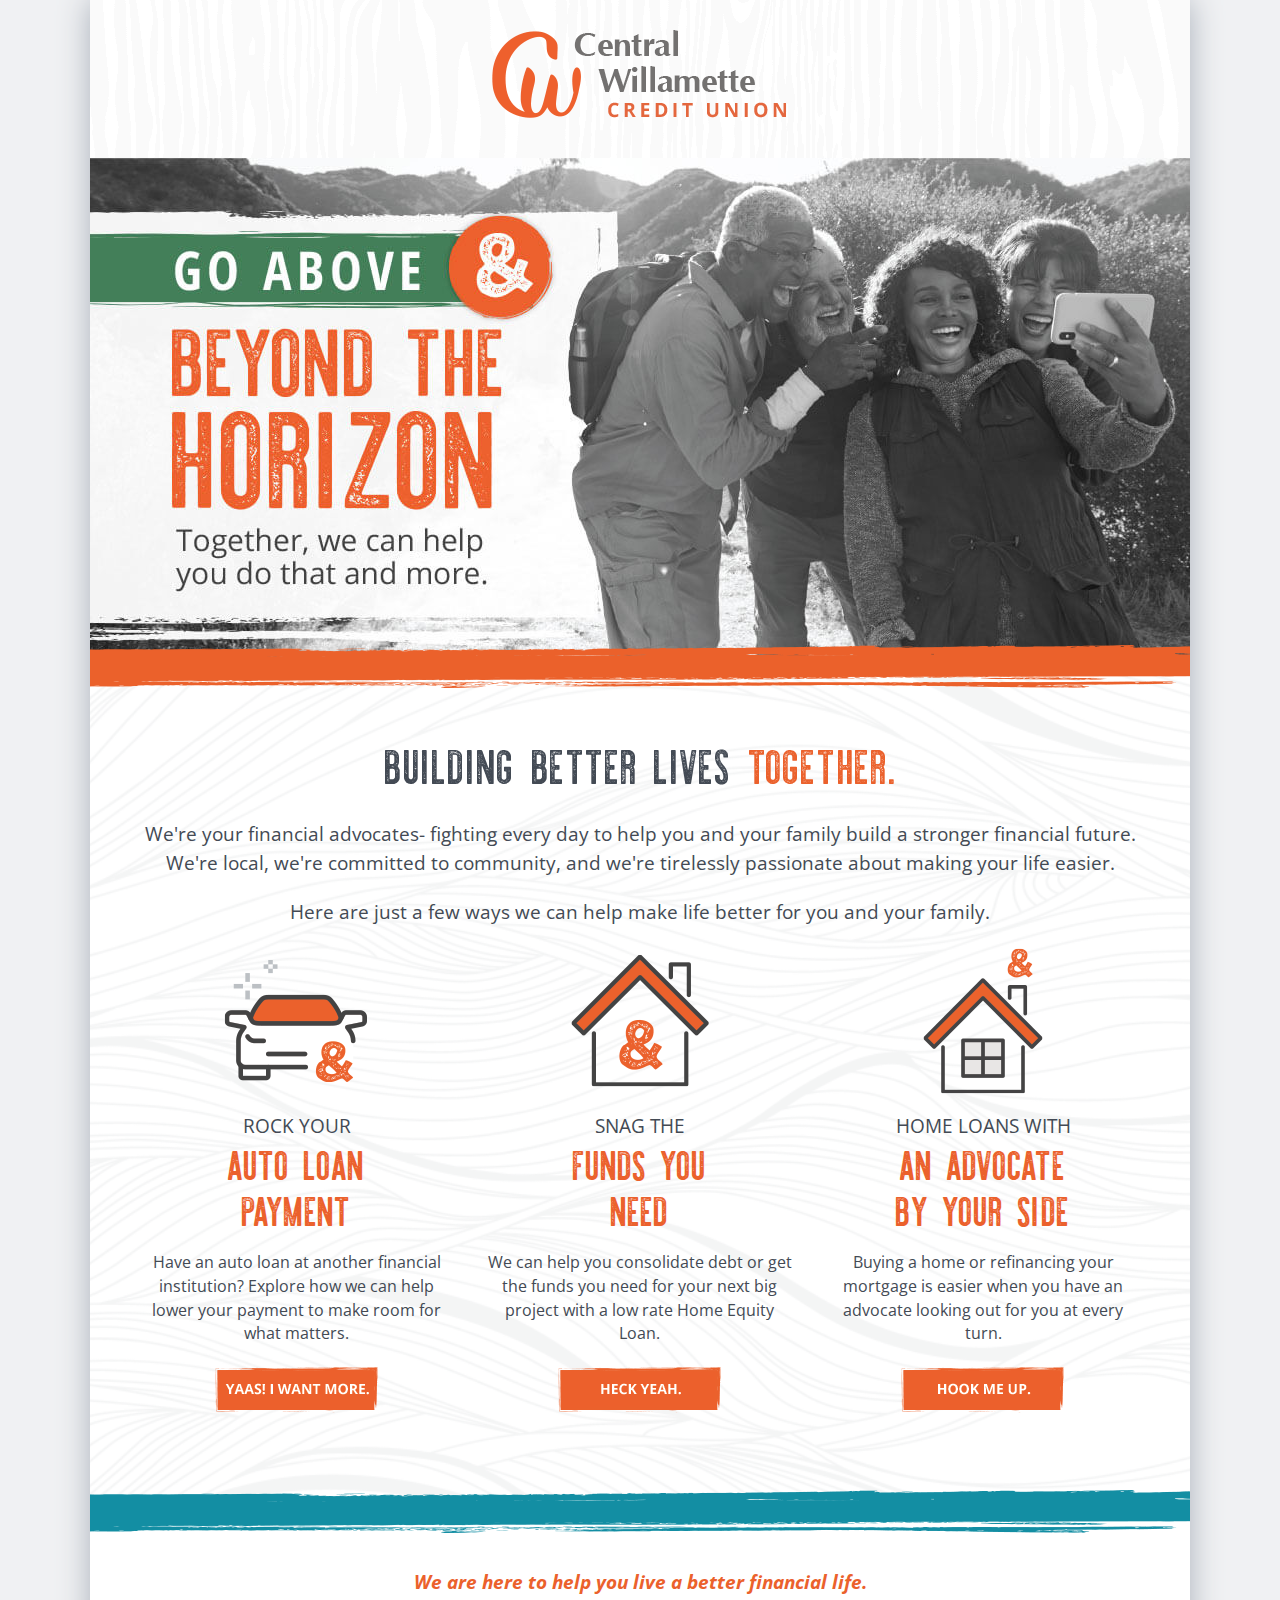
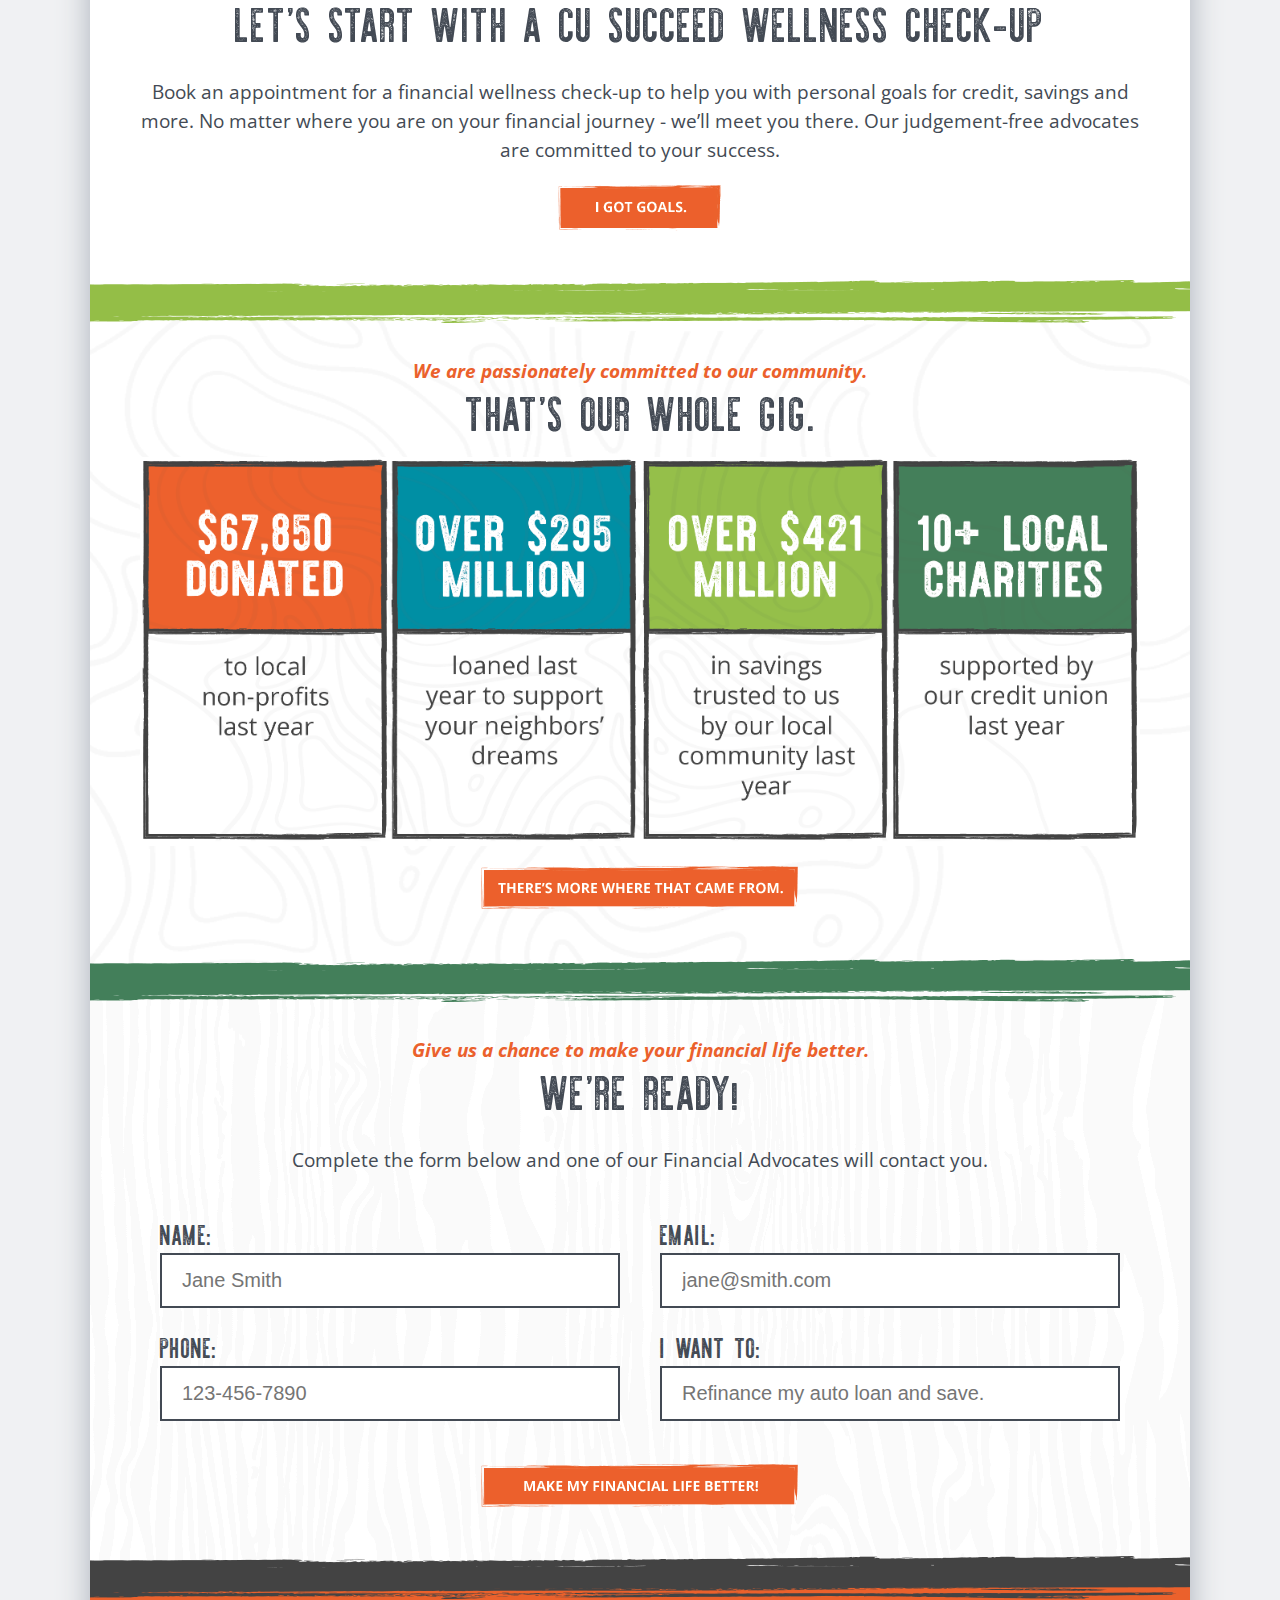
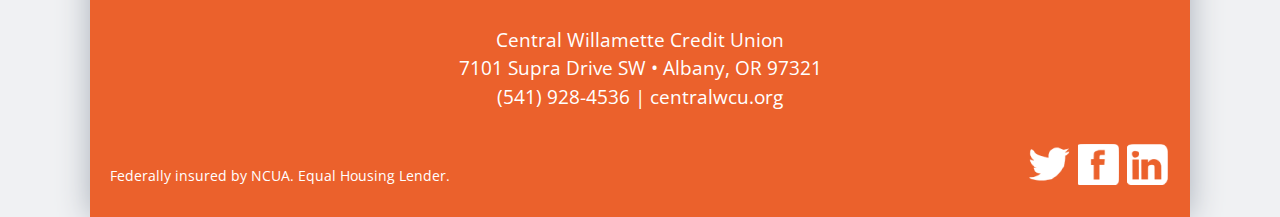
==== index.html @ 3d9fc027 "Initial commit." ====
<!doctype html>
<html lang="en-US" class="no-js">
<head>
	<meta charset="utf-8">
	<title>Better Lives Together | Central Willamette Credit Union</title>

	<meta http-equiv="X-UA-Compatible" content="IE=edge" />
	<meta name="viewport" content="width=device-width, initial-scale=1">
	<link rel="stylesheet" href="css/main.css?v=7">
	<script src="js/head.js"></script>
</head>
<body>
	<main class="container wrap">
		
		<header class="bg-woodgrain">
			<a href="https://www.lcfcu.org/" target="_blank"><img src="img/logo.png?v=1" ></a>
		</header>

		<div class="masthead">
			<img src="img/masthead.jpg" />
		</div>
		
		<div class="content bg-waves border orange">

			<div class="text-center">
				<h2>Building better lives <span>together.</span></h2>
				<p>We're your financial advocates- fighting every day to help you and your family build a stronger financial future. We're local, we're committed to community, and we're tirelessly passionate about making your life easier.</p>
				<p>Here are just a few ways we can help make life better for you and your family.</p>
			</div>

			<div class="icon-columns">
				<div class="column">
					<div class="icon">
						<img src="img/icon-car.png" />
					</div>
					<h4>Rock your</h4>
					<h3>Auto loan <span>payment</span></h3>
					<p>Have an auto loan at another financial institution? Explore how we can help lower your payment to make room for what matters.</p>
					<p><img src="img/button-yaas.png" ></p>
				</div>
				<div class="column">
					<div class="icon">
						<img src="img/icon-house.png" />
					</div>
					<h4>Snag the</h4>
					<h3>Funds you <span>need</span></h3>
					<p>We can help you consolidate debt or get the funds you need for your next big project with a low rate Home Equity Loan.</p>
					<p><img src="img/button-heck-yeah.png" ></p>
				</div>
				<div class="column">
					<div class="icon">
						<img src="img/icon-house-chimney.png" />
					</div>
					<h4>Home Loans with</h4>
					<h3>An advocate <span>by your side</span></h3>
					<p>Buying a home or refinancing your mortgage is easier when you have an advocate looking out for you at every turn. </p>
					<p><img src="img/button-hookup.png" ></p>
				</div>
			</div>

		</div>
		
		<div class="content border teal">

			<div class="text-center">
				<h5>We are here to help you live a better financial life.</h5>
				<h2>LET’S START WITH A CU SUCCEED WELLNESS CHECK-UP</h2>
				<p>Book an appointment for a financial wellness check-up to help you with personal goals for credit, savings and more.  No matter where you are on your financial journey - we’ll meet you there.  Our judgement-free advocates are committed to your success.</p>
				<p><img src="img/button-goals.png" ></p>
			</div>

		</div>
		
		<div class="content border lime bg-topography">

			<div class="text-center"> 

				<h5>We are passionately committed to our community.</h5>
				<h2>That’s our whole gig.</h2>
				
				<div class="boxes">
					<div class="box">
						<img src="img/box1.png" />
					</div>
					<div class="box">
						<img src="img/box2.png" />
					</div>
					<div class="box">
						<img src="img/box3.png" />
					</div>
					<div class="box">
						<img src="img/box4.png" />
					</div>
				</div>

				<p><img src="img/button-more.png" ></p>
			</div>

		</div>
			
		<div class="content border forest bg-woodgrain">

			<div class="text-center"> 

				<h5>Give us a chance to make your financial life better.</h5>
				<h2>We’re ready!</h2>
				<p>Complete the form below and one of our Financial Advocates will contact you.</p>

			</div>
			<form id="contact" name="contact" class="">
				<strong><div class="error text-red"></div></strong>
				<div class="group text-left">
					<div class="half">
						<p><label>Name:</label>
							<input type="text" name="name" placeholder="Jane Smith" /></p>
						<p><label>Phone:</label>
							<input type="text" name="phone" placeholder="123-456-7890" /></p>
					</div>
					<div class="half">
						<p><label>Email:</label>
							<input type="text" name="email" placeholder="jane@smith.com" /></p>
						<p><label>I want to:</label>
							<input type="text" name="account" placeholder="Refinance my auto loan and save." /></p>
					</div>
				</div>
				<p class="text-center"><input type="image" src="img/button-form-submit.png" /></p>
			</form>

		</div>

		<div class="footer-bar text-center border grey">
			<div class="footer-content">
				Central Willamette Credit Union<br>
				7101 Supra Drive SW • Albany, OR 97321<br>
				<a href="tel:5419284536">(541) 928-4536</a> | <a href="https://centralwcu.org">centralwcu.org</a>
			</div>
			<div class="footer-columns">
				<div class="footer-column">
					Federally insured by NCUA. Equal Housing Lender.
				</div>
				<div class="footer-column">
					<a href="" target="_blank"><img src="img/social-twitter.png"></a>
					<a href="" target="_blank"><img src="img/social-facebook.png"></a>
					<a href="" target="_blank"><img src="img/social-linkedin.png"></a>
				</div>
			</div>
		</div>

	</main>

<script src="//ajax.googleapis.com/ajax/libs/jquery/1.11.2/jquery.min.js?v=4"></script>
<script src="js/main.js?v=0"></script>

<!-- Global site tag (gtag.js) - Google Analytics -->
<script async src="https://www.googletagmanager.com/gtag/js?id=G-XEPBX27JQV"></script>
<script>
window.dataLayer = window.dataLayer || [];
function gtag(){dataLayer.push(arguments);}
gtag('js', new Date());

gtag('config', 'G-XEPBX27JQV');
</script>

</body>
</html>
---- css/main.css ----
@import"https://fonts.googleapis.com/css2?family=Bebas+Neue&family=Open+Sans:ital,wght@0,400;0,700;1,400;1,700&display=swap";html,body,div,span,applet,object,iframe,h1,h2,h3,h4,h5,h6,p,blockquote,pre,a,abbr,acronym,address,big,cite,code,del,dfn,em,font,img,ins,kbd,q,s,samp,small,strike,strong,sub,sup,tt,var,dl,dt,dd,ol,ul,li,fieldset,form,label,legend,table,caption,tbody,tfoot,thead,tr,th,td{margin:0;padding:0;border:0;outline:0;font-weight:inherit;font-style:inherit;font-size:100%;font-family:inherit;vertical-align:baseline}:focus{outline:0}body{line-height:1;color:#000;background:#fff}ol,ul{list-style:none}table{border-collapse:separate;border-spacing:0}caption,th,td{text-align:left;font-weight:normal}blockquote:before,blockquote:after,q:before,q:after{content:""}blockquote,q{quotes:"" ""}*,:before,:after{box-sizing:border-box}img,video,iframe{max-width:100%}@font-face{font-family:"Holtzman Textured";src:url("fonts/holtzman-textured.eot");src:url("fonts/holtzman-textured.eot?#iefix") format("embedded-opentype"),url("fonts/holtzman-textured.woff2") format("woff2"),url("fonts/holtzman-textured.woff") format("woff"),url("fonts/holtzman-textured.svg#Holtzman-Textured") format("svg");font-weight:normal;font-style:normal;font-display:swap}.clearfix,.group{zoom:1}.clearfix:before,.clearfix:after,.group:before,.group:after{content:"";display:table}.clearfix,.clearfix:before,.clearfix:after,.group,.group:before,.group:after{clear:both}body{font-family:"Open Sans",sans-serif;font-weight:400;font-size:100%;line-height:1.5em;color:#434a54;background-color:#eee}@media only screen and (min-width: 1024px){body{font-size:120%}}a{color:#eb612c;text-decoration:none;cursor:pointer}a:hover{opacity:.9}h1,h2,h3,h4,h5,h6,p{margin:0;padding:10px 0}h1,h2,h3,h4,h5,h6{font-family:"Holtzman Textured",sans-serif;line-height:1.2em}h1{font-family:"Holtzman Textured",sans-serif;font-size:1.7em}h2{font-size:1.5em;text-transform:uppercase}h3{font-size:1.3em;line-height:1.2em}h3.caps{text-transform:uppercase;padding-top:50px}h4{font-size:1.3em;line-height:1.3em;font-family:"Open Sans",sans-serif;font-weight:400}p.large{font-size:1.2em;line-height:1.4em}strong{font-family:"Open Sans",sans-serif;font-weight:700}em{font-family:"Open Sans",sans-serif;font-style:italic;font-weight:400}strong em,em strong{font-family:"Open Sans",sans-serif;font-style:italic;font-weight:700}input[type=text],select,textarea{display:block;width:100%;padding:14px 20px;border:0;font-size:20px;line-height:20px;-webkit-appearance:none;background:#fff;border:2px solid #434a54}input[type=text].amount,select.amount,textarea.amount{background:#fff url("[data-uri]") left center no-repeat;padding:14px 0 14px 30px}input[type=text].percent,select.percent,textarea.percent{background:#fff url("[data-uri]") right center no-repeat}select{background:#fff url([data-uri]) right center no-repeat;padding:16px 20px;width:100%}label{font-family:"Holtzman Textured",sans-serif;text-transform:uppercase;font-size:1.6em;line-height:1.2em}@media only screen and (min-width: 768px){.sixty,.fourty,.quarter,.three-quarter,.third,.half,.thirty,.two-third{float:left}.sixty.right,.fourty.right,.quarter.right,.three-quarter.right,.third.right,.half.right,.thirty.right,.two-third.right{float:right}.sixty{width:58%;margin:0 2%}.quarter{width:25%;padding:0 5px}.three-quarter{width:75%;padding:0 15px}.third{width:33.3%;padding:0 15px}.two-third{width:66.66%;padding:0 15px}.half{width:50%;padding:20px}.thirty{width:28%;margin:0 1%}.fourty{width:38%;margin:0 1%}}.text-center{text-align:center}.text-right{text-align:right}.no-pad-left{padding-left:0}body{background:#f0f1f3}.bg-teal{background:#0f8ea3}.bg-lime{background:#95be48}.bg-forest{background:#447f59}.bg-red{background:#be2126}.bg-grey{background:#434a54}.bg-grey-light{background:rgba(169,176,186,.2)}.text-teal{color:#0f8ea3}.text-lime{color:#95be48}.text-forest{color:#447f59}.text-red{color:#be2126}.text-grey{color:#434a54}.text-grey-light{color:#a9b0ba}.bg-woodgrain{background:url(../img/bg-woodgrain.png) center center no-repeat;background-size:cover}.bg-waves{background:url(../img/bg-waves.png) center center no-repeat;background-size:cover}.bg-topography{background:url(../img/bg-topography.png) center center no-repeat;background-size:cover}.container{box-shadow:0 0 30px #a9b0ba;background:#fff}.wrap{max-width:1100px;margin:0 auto;position:relative;zoom:1}.wrap:before,.wrap:after{content:"";display:table}.wrap,.wrap:before,.wrap:after{clear:both}header{padding:20px;text-align:center}.masthead img{display:block}.border{position:relative}.border:before{position:absolute;display:block;z-index:10;top:-20px;left:0;right:0;height:45px;width:100%;content:""}.border.orange:before{background:url(../img/border-orange.png) center center no-repeat}.border.grey:before{background:url(../img/border-grey.png) center center no-repeat}.border.teal:before{background:url(../img/border-teal.png) center center no-repeat}.border.lime:before{background:url(../img/border-lime.png) center center no-repeat}.border.forest:before{background:url(../img/border-forest.png) center center no-repeat}.content{padding:20px}@media only screen and (min-width: 768px){.content{padding:30px}}@media only screen and (min-width: 1024px){.content{padding:50px}}.content h2{text-transform:uppercase;font-size:2.8em;line-height:1.4em}.content h2 span{color:#eb612c}.content h3{text-transform:uppercase;font-size:1.5em;line-height:1.1em;padding:0}.content h5{color:#eb612c;font-family:"Open Sans",sans-serif;font-style:italic;font-weight:700;margin-bottom:-20px;padding:10px 0 0 0}.content ul{list-style-type:disc;padding:5px 0 5px 25px}.content ul li{padding:5px 0}@media only screen and (min-width: 768px){.icon-columns{display:-ms-flexbox;display:flex;margin-left:-30px;margin-top:10px;margin-bottom:30px}}.icon-columns .column{text-align:center;margin-bottom:20px}@media only screen and (min-width: 768px){.icon-columns .column{-ms-flex:1;flex:1;margin-left:30px;margin-bottom:0}}.icon-columns .column h4{text-transform:uppercase;font-size:1em;padding:10px 0 0}.icon-columns .column h3{text-transform:uppercase;font-size:2.4em;line-height:1em;padding:0 0 10px;color:#eb612c}.icon-columns .column h3 span{display:block}.icon-columns .column p{font-size:.85em;line-height:1.45em}@media only screen and (min-width: 768px){.boxes{display:-ms-flexbox;display:flex;-ms-flex-wrap:wrap;flex-wrap:wrap}.boxes .box{-ms-flex:1;flex:1;-ms-flex-preferred-size:50%;flex-basis:50%}}@media only screen and (min-width: 1024px){.boxes{-ms-flex-wrap:nowrap;flex-wrap:nowrap}.boxes .box{-ms-flex:1;flex:1}}.footer-bar{padding:20px;background:#eb612c;color:#fff}.footer-bar a{color:#fff}.footer-bar .footer-content{padding:20px}@media only screen and (min-width: 768px){.footer-bar .footer-content{padding:30px}}.footer-bar .footer-columns{font-size:.75em;vertical-align:baseline}@media only screen and (min-width: 768px){.footer-bar .footer-columns{display:-ms-flexbox;display:flex}.footer-bar .footer-columns .footer-column{-ms-flex:1;flex:1}.footer-bar .footer-columns .footer-column:first-child{padding-top:20px;text-align:left}.footer-bar .footer-columns .footer-column:nth-child(2){text-align:right}}.disclosure{padding:20px;font-size:.75em;line-height:1.5em;background:#eee;color:#777}
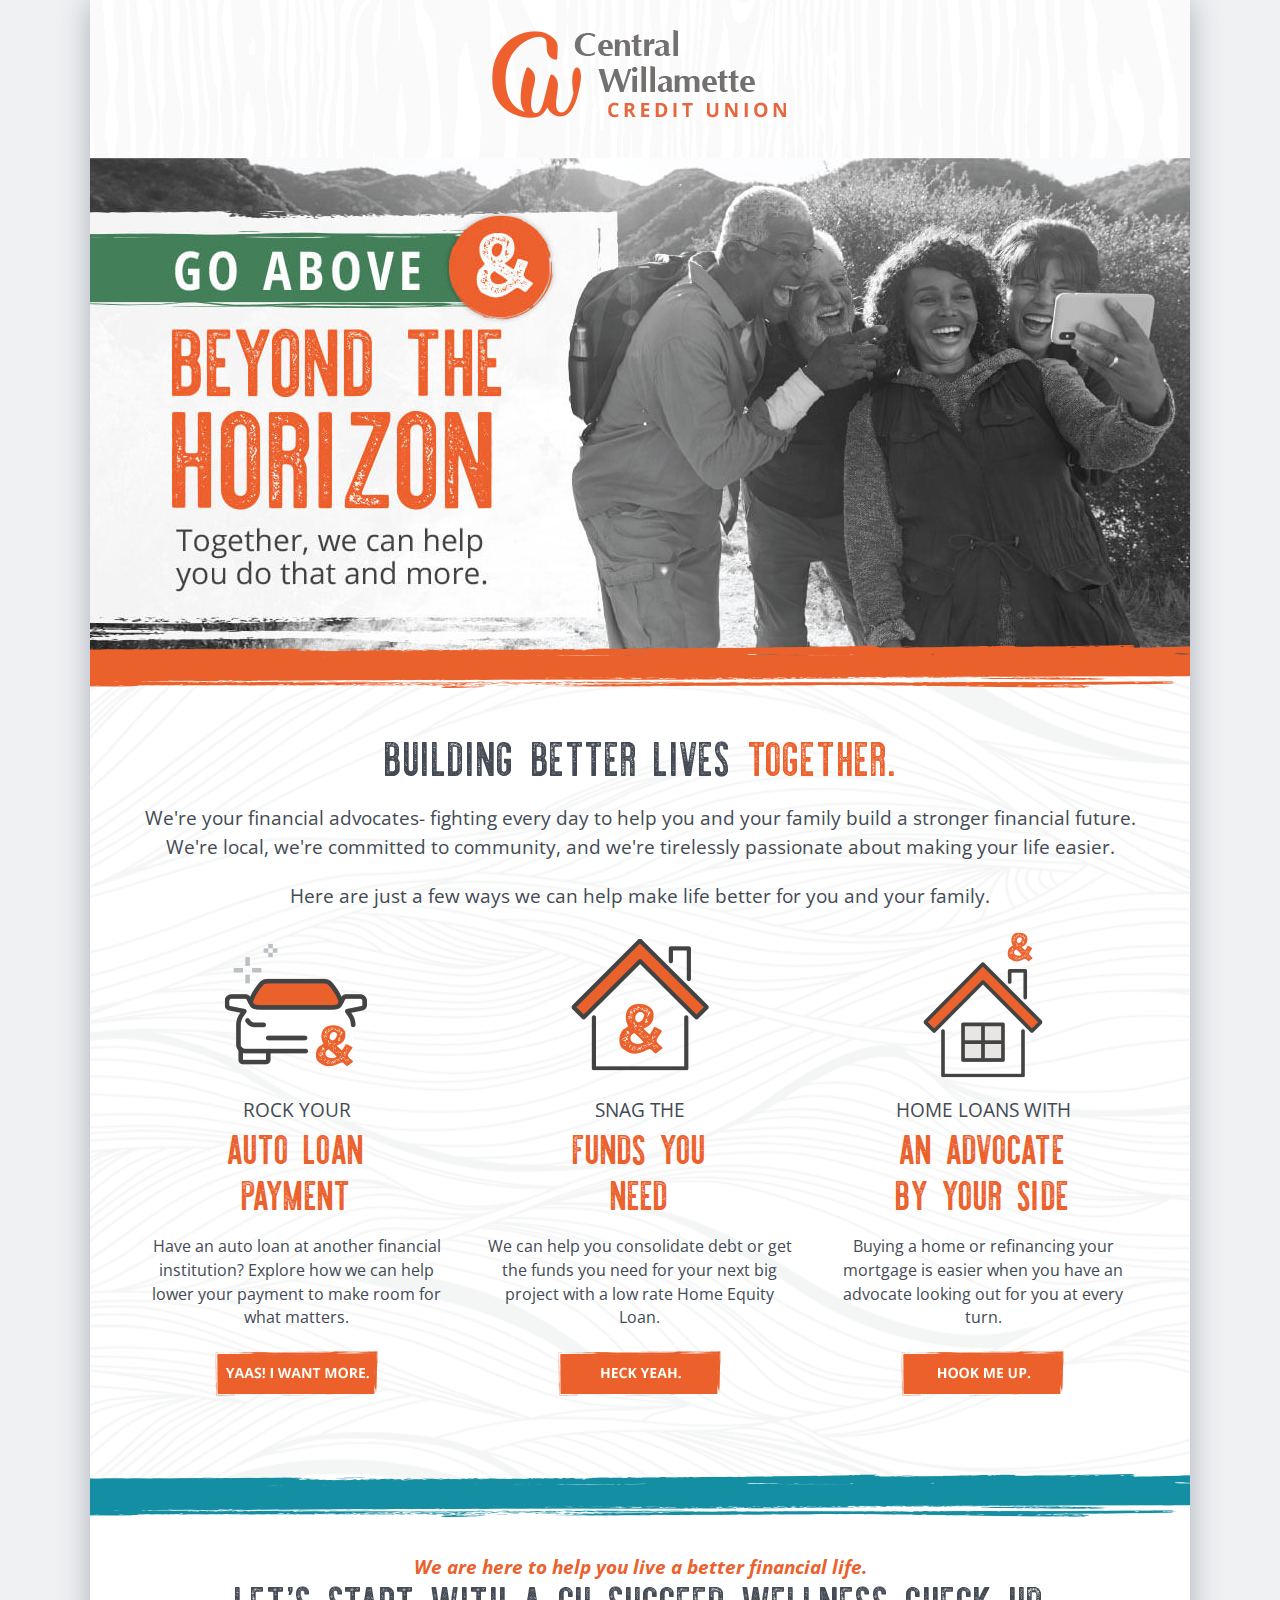
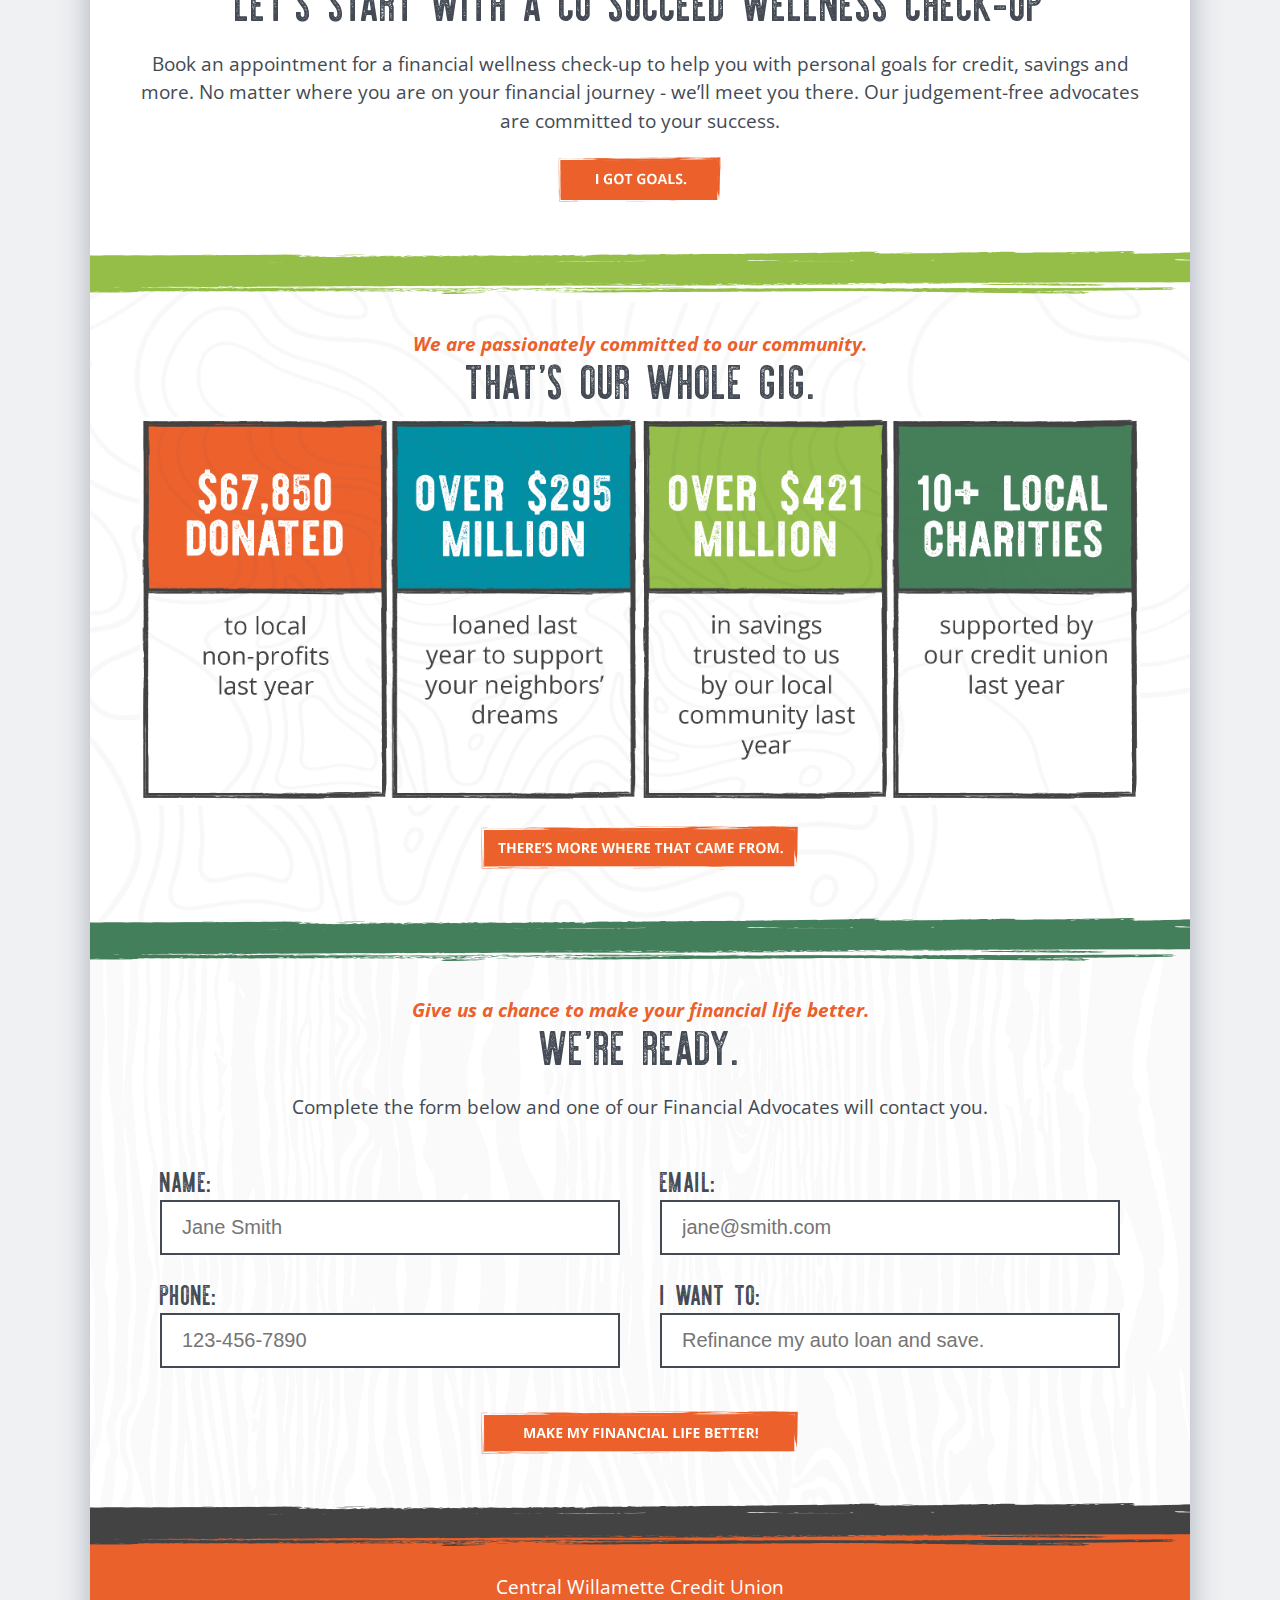
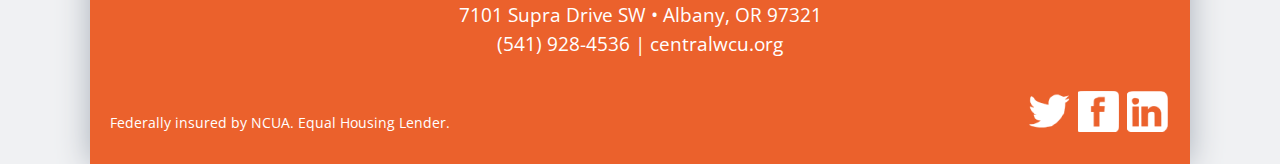
==== commit e6fd3174: "Update some styles, set all links, and break css." ====
--- a/index.html
+++ b/index.html
@@ -6,14 +6,14 @@
 
 	<meta http-equiv="X-UA-Compatible" content="IE=edge" />
 	<meta name="viewport" content="width=device-width, initial-scale=1">
-	<link rel="stylesheet" href="css/main.css?v=7">
+	<link rel="stylesheet" href="css/main.css?v=8">
 	<script src="js/head.js"></script>
 </head>
 <body>
 	<main class="container wrap">
 		
 		<header class="bg-woodgrain">
-			<a href="https://www.lcfcu.org/" target="_blank"><img src="img/logo.png?v=1" ></a>
+			<a href="https://www.centralwcu.org/" target="_blank"><img src="img/logo.png?v=1" ></a>
 		</header>
 
 		<div class="masthead">
@@ -36,7 +36,7 @@
 					<h4>Rock your</h4>
 					<h3>Auto loan <span>payment</span></h3>
 					<p>Have an auto loan at another financial institution? Explore how we can help lower your payment to make room for what matters.</p>
-					<p><img src="img/button-yaas.png" ></p>
+					<p><a href="https://www.centralwcu.org/borrow/vehicle-loans/auto-loans"><img src="img/button-yaas.png" ></a></p>
 				</div>
 				<div class="column">
 					<div class="icon">
@@ -45,7 +45,7 @@
 					<h4>Snag the</h4>
 					<h3>Funds you <span>need</span></h3>
 					<p>We can help you consolidate debt or get the funds you need for your next big project with a low rate Home Equity Loan.</p>
-					<p><img src="img/button-heck-yeah.png" ></p>
+					<p><a href="https://www.centralwcu.org/borrow/home-loans/home-equity-loans"><img src="img/button-heck-yeah.png" ></a></p>
 				</div>
 				<div class="column">
 					<div class="icon">
@@ -54,7 +54,7 @@
 					<h4>Home Loans with</h4>
 					<h3>An advocate <span>by your side</span></h3>
 					<p>Buying a home or refinancing your mortgage is easier when you have an advocate looking out for you at every turn. </p>
-					<p><img src="img/button-hookup.png" ></p>
+					<p><a href="https://www.centralwcu.org/borrow/home-loans/mortgage-loans"><img src="img/button-hookup.png" ></a></p>
 				</div>
 			</div>
 
@@ -66,7 +66,7 @@
 				<h5>We are here to help you live a better financial life.</h5>
 				<h2>LET’S START WITH A CU SUCCEED WELLNESS CHECK-UP</h2>
 				<p>Book an appointment for a financial wellness check-up to help you with personal goals for credit, savings and more.  No matter where you are on your financial journey - we’ll meet you there.  Our judgement-free advocates are committed to your success.</p>
-				<p><img src="img/button-goals.png" ></p>
+				<p><a href="#goals"><img src="img/button-goals.png" ></a></p>
 			</div>
 
 		</div>
@@ -93,17 +93,17 @@
 					</div>
 				</div>
 
-				<p><img src="img/button-more.png" ></p>
+				<p><a href="https://www.centralwcu.org/community/in-the-community"><img src="img/button-more.png" ></a></p>
 			</div>
 
 		</div>
 			
-		<div class="content border forest bg-woodgrain">
+		<div class="content border forest bg-woodgrain" id="goals">
 
 			<div class="text-center"> 
 
 				<h5>Give us a chance to make your financial life better.</h5>
-				<h2>We’re ready!</h2>
+				<h2>We’re ready.</h2>
 				<p>Complete the form below and one of our Financial Advocates will contact you.</p>
 
 			</div>
@@ -139,26 +139,26 @@
 					Federally insured by NCUA. Equal Housing Lender.
 				</div>
 				<div class="footer-column">
-					<a href="" target="_blank"><img src="img/social-twitter.png"></a>
-					<a href="" target="_blank"><img src="img/social-facebook.png"></a>
-					<a href="" target="_blank"><img src="img/social-linkedin.png"></a>
+					<a href="https://twitter.com/centralwcu" target="_blank"><img src="img/social-twitter.png"></a>
+					<a href="http://facebook.com/centralwillamette" target="_blank"><img src="img/social-facebook.png"></a>
+					<a href="https://www.linkedin.com/company/central-willamette-community-credit-union/" target="_blank"><img src="img/social-linkedin.png"></a>
 				</div>
 			</div>
 		</div>
 
 	</main>
 
-<script src="//ajax.googleapis.com/ajax/libs/jquery/1.11.2/jquery.min.js?v=4"></script>
+<script src="//ajax.googleapis.com/ajax/libs/jquery/1.11.2/jquery.min.js?v=5"></script>
 <script src="js/main.js?v=0"></script>
 
 <!-- Global site tag (gtag.js) - Google Analytics -->
-<script async src="https://www.googletagmanager.com/gtag/js?id=G-XEPBX27JQV"></script>
+<script async src="https://www.googletagmanager.com/gtag/js?id=G-JRGRPREQW7"></script>
 <script>
 window.dataLayer = window.dataLayer || [];
 function gtag(){dataLayer.push(arguments);}
 gtag('js', new Date());
 
-gtag('config', 'G-XEPBX27JQV');
+gtag('config', 'G-JRGRPREQW7');
 </script>
 
 </body>
--- a/css/main.css
+++ b/css/main.css
@@ -1 +1 @@
-@import"https://fonts.googleapis.com/css2?family=Bebas+Neue&family=Open+Sans:ital,wght@0,400;0,700;1,400;1,700&display=swap";html,body,div,span,applet,object,iframe,h1,h2,h3,h4,h5,h6,p,blockquote,pre,a,abbr,acronym,address,big,cite,code,del,dfn,em,font,img,ins,kbd,q,s,samp,small,strike,strong,sub,sup,tt,var,dl,dt,dd,ol,ul,li,fieldset,form,label,legend,table,caption,tbody,tfoot,thead,tr,th,td{margin:0;padding:0;border:0;outline:0;font-weight:inherit;font-style:inherit;font-size:100%;font-family:inherit;vertical-align:baseline}:focus{outline:0}body{line-height:1;color:#000;background:#fff}ol,ul{list-style:none}table{border-collapse:separate;border-spacing:0}caption,th,td{text-align:left;font-weight:normal}blockquote:before,blockquote:after,q:before,q:after{content:""}blockquote,q{quotes:"" ""}*,:before,:after{box-sizing:border-box}img,video,iframe{max-width:100%}@font-face{font-family:"Holtzman Textured";src:url("fonts/holtzman-textured.eot");src:url("fonts/holtzman-textured.eot?#iefix") format("embedded-opentype"),url("fonts/holtzman-textured.woff2") format("woff2"),url("fonts/holtzman-textured.woff") format("woff"),url("fonts/holtzman-textured.svg#Holtzman-Textured") format("svg");font-weight:normal;font-style:normal;font-display:swap}.clearfix,.group{zoom:1}.clearfix:before,.clearfix:after,.group:before,.group:after{content:"";display:table}.clearfix,.clearfix:before,.clearfix:after,.group,.group:before,.group:after{clear:both}body{font-family:"Open Sans",sans-serif;font-weight:400;font-size:100%;line-height:1.5em;color:#434a54;background-color:#eee}@media only screen and (min-width: 1024px){body{font-size:120%}}a{color:#eb612c;text-decoration:none;cursor:pointer}a:hover{opacity:.9}h1,h2,h3,h4,h5,h6,p{margin:0;padding:10px 0}h1,h2,h3,h4,h5,h6{font-family:"Holtzman Textured",sans-serif;line-height:1.2em}h1{font-family:"Holtzman Textured",sans-serif;font-size:1.7em}h2{font-size:1.5em;text-transform:uppercase}h3{font-size:1.3em;line-height:1.2em}h3.caps{text-transform:uppercase;padding-top:50px}h4{font-size:1.3em;line-height:1.3em;font-family:"Open Sans",sans-serif;font-weight:400}p.large{font-size:1.2em;line-height:1.4em}strong{font-family:"Open Sans",sans-serif;font-weight:700}em{font-family:"Open Sans",sans-serif;font-style:italic;font-weight:400}strong em,em strong{font-family:"Open Sans",sans-serif;font-style:italic;font-weight:700}input[type=text],select,textarea{display:block;width:100%;padding:14px 20px;border:0;font-size:20px;line-height:20px;-webkit-appearance:none;background:#fff;border:2px solid #434a54}input[type=text].amount,select.amount,textarea.amount{background:#fff url("[data-uri]") left center no-repeat;padding:14px 0 14px 30px}input[type=text].percent,select.percent,textarea.percent{background:#fff url("[data-uri]") right center no-repeat}select{background:#fff url([data-uri]) right center no-repeat;padding:16px 20px;width:100%}label{font-family:"Holtzman Textured",sans-serif;text-transform:uppercase;font-size:1.6em;line-height:1.2em}@media only screen and (min-width: 768px){.sixty,.fourty,.quarter,.three-quarter,.third,.half,.thirty,.two-third{float:left}.sixty.right,.fourty.right,.quarter.right,.three-quarter.right,.third.right,.half.right,.thirty.right,.two-third.right{float:right}.sixty{width:58%;margin:0 2%}.quarter{width:25%;padding:0 5px}.three-quarter{width:75%;padding:0 15px}.third{width:33.3%;padding:0 15px}.two-third{width:66.66%;padding:0 15px}.half{width:50%;padding:20px}.thirty{width:28%;margin:0 1%}.fourty{width:38%;margin:0 1%}}.text-center{text-align:center}.text-right{text-align:right}.no-pad-left{padding-left:0}body{background:#f0f1f3}.bg-teal{background:#0f8ea3}.bg-lime{background:#95be48}.bg-forest{background:#447f59}.bg-red{background:#be2126}.bg-grey{background:#434a54}.bg-grey-light{background:rgba(169,176,186,.2)}.text-teal{color:#0f8ea3}.text-lime{color:#95be48}.text-forest{color:#447f59}.text-red{color:#be2126}.text-grey{color:#434a54}.text-grey-light{color:#a9b0ba}.bg-woodgrain{background:url(../img/bg-woodgrain.png) center center no-repeat;background-size:cover}.bg-waves{background:url(../img/bg-waves.png) center center no-repeat;background-size:cover}.bg-topography{background:url(../img/bg-topography.png) center center no-repeat;background-size:cover}.container{box-shadow:0 0 30px #a9b0ba;background:#fff}.wrap{max-width:1100px;margin:0 auto;position:relative;zoom:1}.wrap:before,.wrap:after{content:"";display:table}.wrap,.wrap:before,.wrap:after{clear:both}header{padding:20px;text-align:center}.masthead img{display:block}.border{position:relative}.border:before{position:absolute;display:block;z-index:10;top:-20px;left:0;right:0;height:45px;width:100%;content:""}.border.orange:before{background:url(../img/border-orange.png) center center no-repeat}.border.grey:before{background:url(../img/border-grey.png) center center no-repeat}.border.teal:before{background:url(../img/border-teal.png) center center no-repeat}.border.lime:before{background:url(../img/border-lime.png) center center no-repeat}.border.forest:before{background:url(../img/border-forest.png) center center no-repeat}.content{padding:20px}@media only screen and (min-width: 768px){.content{padding:30px}}@media only screen and (min-width: 1024px){.content{padding:50px}}.content h2{text-transform:uppercase;font-size:2.8em;line-height:1.4em}.content h2 span{color:#eb612c}.content h3{text-transform:uppercase;font-size:1.5em;line-height:1.1em;padding:0}.content h5{color:#eb612c;font-family:"Open Sans",sans-serif;font-style:italic;font-weight:700;margin-bottom:-20px;padding:10px 0 0 0}.content ul{list-style-type:disc;padding:5px 0 5px 25px}.content ul li{padding:5px 0}@media only screen and (min-width: 768px){.icon-columns{display:-ms-flexbox;display:flex;margin-left:-30px;margin-top:10px;margin-bottom:30px}}.icon-columns .column{text-align:center;margin-bottom:20px}@media only screen and (min-width: 768px){.icon-columns .column{-ms-flex:1;flex:1;margin-left:30px;margin-bottom:0}}.icon-columns .column h4{text-transform:uppercase;font-size:1em;padding:10px 0 0}.icon-columns .column h3{text-transform:uppercase;font-size:2.4em;line-height:1em;padding:0 0 10px;color:#eb612c}.icon-columns .column h3 span{display:block}.icon-columns .column p{font-size:.85em;line-height:1.45em}@media only screen and (min-width: 768px){.boxes{display:-ms-flexbox;display:flex;-ms-flex-wrap:wrap;flex-wrap:wrap}.boxes .box{-ms-flex:1;flex:1;-ms-flex-preferred-size:50%;flex-basis:50%}}@media only screen and (min-width: 1024px){.boxes{-ms-flex-wrap:nowrap;flex-wrap:nowrap}.boxes .box{-ms-flex:1;flex:1}}.footer-bar{padding:20px;background:#eb612c;color:#fff}.footer-bar a{color:#fff}.footer-bar .footer-content{padding:20px}@media only screen and (min-width: 768px){.footer-bar .footer-content{padding:30px}}.footer-bar .footer-columns{font-size:.75em;vertical-align:baseline}@media only screen and (min-width: 768px){.footer-bar .footer-columns{display:-ms-flexbox;display:flex}.footer-bar .footer-columns .footer-column{-ms-flex:1;flex:1}.footer-bar .footer-columns .footer-column:first-child{padding-top:20px;text-align:left}.footer-bar .footer-columns .footer-column:nth-child(2){text-align:right}}.disclosure{padding:20px;font-size:.75em;line-height:1.5em;background:#eee;color:#777}
+@import"https://fonts.googleapis.com/css2?family=Bebas+Neue&family=Open+Sans:ital,wght@0,400;0,700;1,400;1,700&display=swap";html,body,div,span,applet,object,iframe,h1,h2,h3,h4,h5,h6,p,blockquote,pre,a,abbr,acronym,address,big,cite,code,del,dfn,em,font,img,ins,kbd,q,s,samp,small,strike,strong,sub,sup,tt,var,dl,dt,dd,ol,ul,li,fieldset,form,label,legend,table,caption,tbody,tfoot,thead,tr,th,td{margin:0;padding:0;border:0;outline:0;font-weight:inherit;font-style:inherit;font-size:100%;font-family:inherit;vertical-align:baseline}:focus{outline:0}body{line-height:1;color:#000;background:#fff}ol,ul{list-style:none}table{border-collapse:separate;border-spacing:0}caption,th,td{text-align:left;font-weight:normal}blockquote:before,blockquote:after,q:before,q:after{content:""}blockquote,q{quotes:"" ""}*,:before,:after{box-sizing:border-box}img,video,iframe{max-width:100%}@font-face{font-family:"Holtzman Textured";src:url("fonts/holtzman-textured.eot");src:url("fonts/holtzman-textured.eot?#iefix") format("embedded-opentype"),url("fonts/holtzman-textured.woff2") format("woff2"),url("fonts/holtzman-textured.woff") format("woff"),url("fonts/holtzman-textured.svg#Holtzman-Textured") format("svg");font-weight:normal;font-style:normal;font-display:swap}.clearfix,.group{zoom:1}.clearfix:before,.clearfix:after,.group:before,.group:after{content:"";display:table}.clearfix,.clearfix:before,.clearfix:after,.group,.group:before,.group:after{clear:both}body{font-family:"Open Sans",sans-serif;font-weight:400;font-size:100%;line-height:1.5em;color:#434a54;background-color:#eee}@media only screen and (min-width: 1024px){body{font-size:120%}}a{color:#eb612c;text-decoration:none;cursor:pointer}a:hover{opacity:.9}h1,h2,h3,h4,h5,h6,p{margin:0;padding:10px 0}h1,h2,h3,h4,h5,h6{font-family:"Holtzman Textured",sans-serif;line-height:1.2em}h1{font-family:"Holtzman Textured",sans-serif;font-size:1.7em}h2{font-size:1.5em;text-transform:uppercase}h3{font-size:1.3em;line-height:1.2em}h3.caps{text-transform:uppercase;padding-top:50px}h4{font-size:1.3em;line-height:1.3em;font-family:"Open Sans",sans-serif;font-weight:400}p.large{font-size:1.2em;line-height:1.4em}strong{font-family:"Open Sans",sans-serif;font-weight:700}em{font-family:"Open Sans",sans-serif;font-style:italic;font-weight:400}strong em,em strong{font-family:"Open Sans",sans-serif;font-style:italic;font-weight:700}input[type=text],select,textarea{display:block;width:100%;padding:14px 20px;border:0;font-size:20px;line-height:20px;-webkit-appearance:none;background:#fff;border:2px solid #434a54}input[type=text].amount,select.amount,textarea.amount{background:#fff url("[data-uri]") left center no-repeat;padding:14px 0 14px 30px}input[type=text].percent,select.percent,textarea.percent{background:#fff url("[data-uri]") right center no-repeat}select{background:#fff url([data-uri]) right center no-repeat;padding:16px 20px;width:100%}label{font-family:"Holtzman Textured",sans-serif;text-transform:uppercase;font-size:1.6em;line-height:1.2em}@media only screen and (min-width: 768px){.sixty,.fourty,.quarter,.three-quarter,.third,.half,.thirty,.two-third{float:left}.sixty.right,.fourty.right,.quarter.right,.three-quarter.right,.third.right,.half.right,.thirty.right,.two-third.right{float:right}.sixty{width:58%;margin:0 2%}.quarter{width:25%;padding:0 5px}.three-quarter{width:75%;padding:0 15px}.third{width:33.3%;padding:0 15px}.two-third{width:66.66%;padding:0 15px}.half{width:50%;padding:20px}.thirty{width:28%;margin:0 1%}.fourty{width:38%;margin:0 1%}}.text-center{text-align:center}.text-right{text-align:right}.no-pad-left{padding-left:0}body{background:#f0f1f3}.bg-teal{background:#0f8ea3}.bg-lime{background:#95be48}.bg-forest{background:#447f59}.bg-red{background:#be2126}.bg-grey{background:#434a54}.bg-grey-light{background:rgba(169,176,186,.2)}.text-teal{color:#0f8ea3}.text-lime{color:#95be48}.text-forest{color:#447f59}.text-red{color:#be2126}.text-grey{color:#434a54}.text-grey-light{color:#a9b0ba}.bg-woodgrain{background:url(../img/bg-woodgrain.png) center center no-repeat;background-size:cover}.bg-waves{background:url(../img/bg-waves.png) center center no-repeat;background-size:cover}.bg-topography{background:url(../img/bg-topography.png) center center no-repeat;background-size:cover}.container{box-shadow:0 0 30px #a9b0ba;background:#fff}.wrap{max-width:1100px;margin:0 auto;position:relative;zoom:1}.wrap:before,.wrap:after{content:"";display:table}.wrap,.wrap:before,.wrap:after{clear:both}header{padding:20px;text-align:center}.masthead img{display:block}.border{position:relative}.border:before{position:absolute;display:block;z-index:10;top:-20px;left:0;right:0;height:45px;width:100%;content:""}.border.orange:before{background:url(../img/border-orange.png) center center no-repeat}.border.grey:before{background:url(../img/border-grey.png) center center no-repeat}.border.teal:before{background:url(../img/border-teal.png) center center no-repeat}.border.lime:before{background:url(../img/border-lime.png) center center no-repeat}.border.forest:before{background:url(../img/border-forest.png) center center no-repeat}.content{padding:20px}@media only screen and (min-width: 768px){.content{padding:30px}}@media only screen and (min-width: 1024px){.content{padding:50px}}.content h2{text-transform:uppercase;font-size:2.8em;line-height:1.1em}.content h2 span{color:#eb612c}.content h3{text-transform:uppercase;font-size:1.5em;line-height:1.1em;padding:0}.content h5{color:#eb612c;font-family:"Open Sans",sans-serif;font-style:italic;font-weight:700;line-height:1.4em;margin-bottom:-20px;padding:10px 0 0 0}.content ul{list-style-type:disc;padding:5px 0 5px 25px}.content ul li{padding:5px 0}@media only screen and (min-width: 768px){.icon-columns{display:-ms-flexbox;display:flex;margin-left:-30px;margin-top:10px;margin-bottom:30px}}.icon-columns .column{text-align:center;margin-bottom:20px}@media only screen and (min-width: 768px){.icon-columns .column{-ms-flex:1;flex:1;margin-left:30px;margin-bottom:0}}.icon-columns .column h4{text-transform:uppercase;font-size:1em;padding:10px 0 0}.icon-columns .column h3{text-transform:uppercase;font-size:2.4em;line-height:1em;padding:0 0 10px;color:#eb612c}.icon-columns .column h3 span{display:block}.icon-columns .column p{font-size:.85em;line-height:1.45em}@media only screen and (min-width: 600px){.boxes{display:-ms-flexbox;display:flex;-ms-flex-wrap:wrap;flex-wrap:wrap}.boxes .box{-ms-flex:1;flex:1;-ms-flex-preferred-size:50%;flex-basis:50%}}@media only screen and (min-width: 960px){.boxes{-ms-flex-wrap:nowrap;flex-wrap:nowrap}.boxes .box{-ms-flex:1;flex:1}}.footer-bar{padding:20px;background:#eb612c;color:#fff}.footer-bar a{color:#fff}.footer-bar .footer-content{padding:20px}@media only screen and (min-width: 768px){.footer-bar .footer-content{padding:30px}}.footer-bar .footer-columns{font-size:.75em;vertical-align:baseline}@media only screen and (min-width: 768px){.footer-bar .footer-columns{display:-ms-flexbox;display:flex}.footer-bar .footer-columns .footer-column{-ms-flex:1;flex:1}.footer-bar .footer-columns .footer-column:first-child{padding-top:20px;text-align:left}.footer-bar .footer-columns .footer-column:nth-child(2){text-align:right}}.disclosure{padding:20px;font-size:.75em;line-height:1.5em;background:#eee;color:#777}
